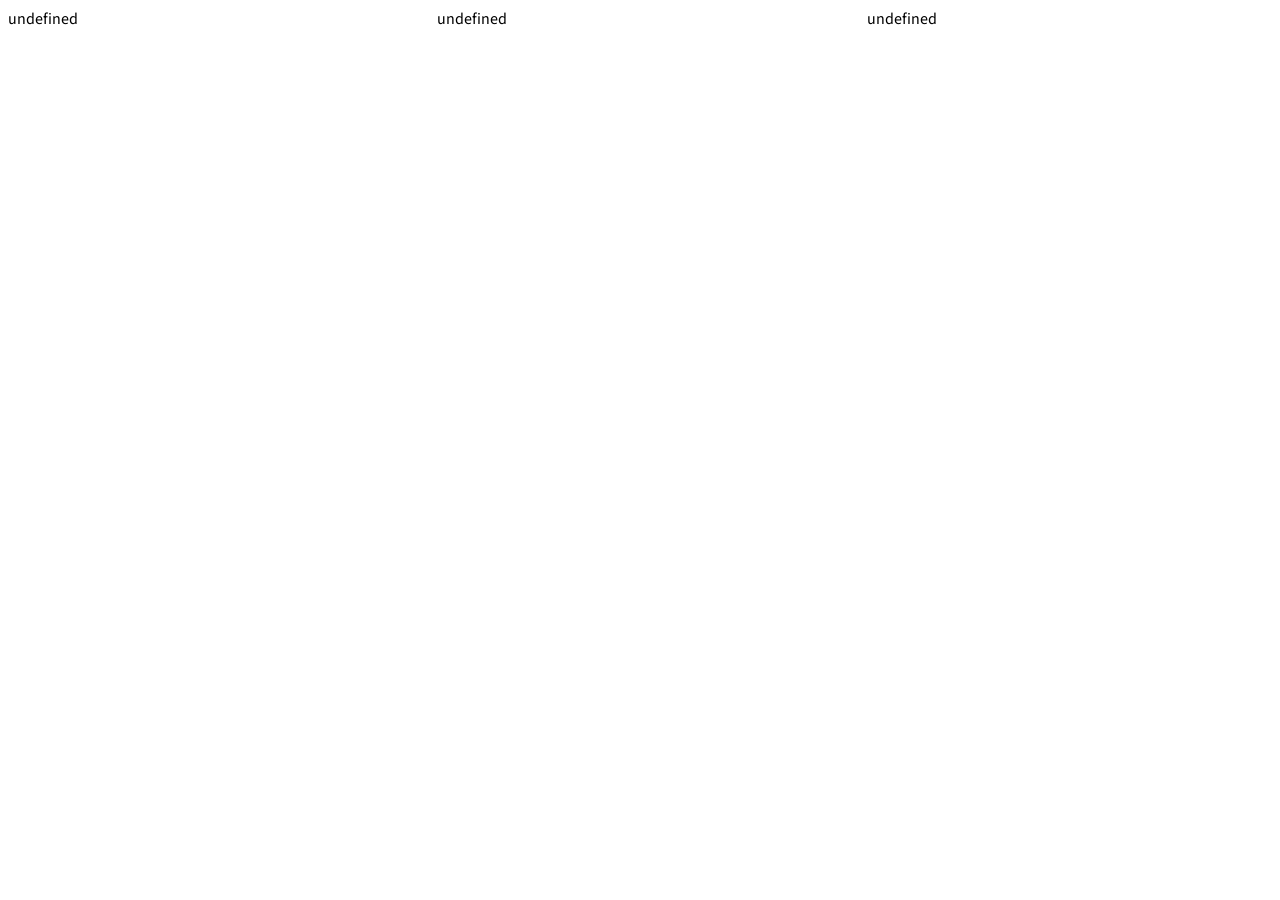
==== 04-oop-basic-intro-to-dom/1-column-chart/index.html @ 6be47816 "Added task ColumnChart компонент" ====
<!DOCTYPE html>
<html lang="en">
  <head>
    <meta charset="UTF-8" />
    <title>ColumnChart</title>
    <link rel="stylesheet" type="text/css" href="style.css" />
  </head>

  <body>
    <div class="dashboard__charts">
      <div id="orders" class="dashboard__chart_orders"></div>
      <div id="sales" class="dashboard__chart_sales"></div>
      <div id="customers" class="dashboard__chart_customers"></div>
    </div>

    <script type="module">
      import ColumnChart from './index.js';

      const ordersData = [];
      const salesData = [ 30, 40, 20, 80, 35, 15 ];
      const customersData = [ 100, 90, 80, 35, 90, 25 ];

      const ordersChart = new ColumnChart({
        data: ordersData,
        label: 'orders',
        value: 344,
        link: '#'
      });

      const salesChart = new ColumnChart({
        data: salesData,
        label: 'sales',
        value: 243437,
        formatHeading: data => `$${data}`
      });

      const customersChart = new ColumnChart({
        data: customersData,
        label: 'customers',
        value: 321
      });

      orders.append(ordersChart.element);
      sales.append(salesChart.element);
      customers.append(customersChart.element);
    </script>
  </body>
</html>
---- 04-oop-basic-intro-to-dom/1-column-chart/style.css ----
/* Component styles */
@import url('https://fonts.googleapis.com/css?family=Source+Sans+Pro&display=swap');

body {
  font-family: 'Source Sans Pro', sans-serif;
}

:root {
  --blue: #109cf1;
  --dark-blue: #334d6e;
  --light-blue: #cfebfc;
  --middle-blue: #9fd7f9;
  --yellow: #ffb946;
  --red: #f7685b;
  --green: #2ed47a;
  --purple: #885af8;
  --black: #192a3e;
  --table-black: #323c47;
  --table-grey: #707683;
  --grey: #90a0b7;
  --grey-light: #c2cfe0;
  --grey-extra-light: #eff1f4;
  --grey-skeleton: #f5f6f8;
  --grey-middle: #e0e4eb;
  --white: #ffffff;
}

.dashboard__charts {
  display: grid;
  grid-template-columns: 1fr 1fr 1fr;
  grid-gap: 24px;
  --chart-height: 50;
}

.dashboard__chart_orders {
  --chart-column-color: var(--yellow);
}

.dashboard__chart_sales {
  --chart-column-color: var(--green);
}

.dashboard__chart_customers {
  --chart-column-color: var(--purple);
}

/* ColumnChart styles */
.column-chart__chart {
  width: 100%;
  height: calc(var(--chart-height) * 1px);
  display: flex;
  flex-direction: row;
  justify-content: space-between;
  align-items: flex-end;
}

.column-chart__chart div {
  height: calc(var(--value) * 1px);
  background-color: var(--chart-column-color);
  min-width: 1px;
  flex-grow: 1;
  margin: 0 0 0 1px;
  cursor: pointer;
}

.column-chart__chart div:first-child {
  margin: 0;
}

.column-chart__chart div.is-hovered {
  opacity: 1;
}

.column-chart__chart.has-hovered div:not(.is-hovered) {
  opacity: 0.5;
}

.column-chart__container {
  max-width: 100%;
  position: relative;
}

.column-chart {
  padding: 16px 26px 24px;
  background: var(--white);
  box-shadow: 0 6px 18px rgba(0, 0, 0, 0.06);
  border-radius: 4px;
  border-left: 2px solid var(--chart-column-color);
  position: relative;
}

.column-chart__title {
  font-size: 16px;
  line-height: 20px;
  color: var(--grey);
  display: flex;
  flex-direction: row;
  justify-content: space-between;
  margin-bottom: 8px;
}

.column-chart__link {
  color: var(--blue);
  text-decoration: none;
}

.column-chart__header {
  font-weight: 600;
  font-size: 28px;
  line-height: 35px;
  color: var(--dark-blue);
  margin-bottom: 28px;
  position: relative;
}

.column-chart_loading .column-chart__header,
.column-chart_loading .column-chart__chart {
  display: none;
}

.column-chart_loading .column-chart__container {
  height: 113px;
}

.column-chart_loading .column-chart__container:before {
  content: "";
  position: absolute;
  top: 0;
  left: 0;
  width: 100%;
  height: 113px;
  background: url("charts-skeleton.svg") center no-repeat;
  background-size: cover;
  display: block;
}
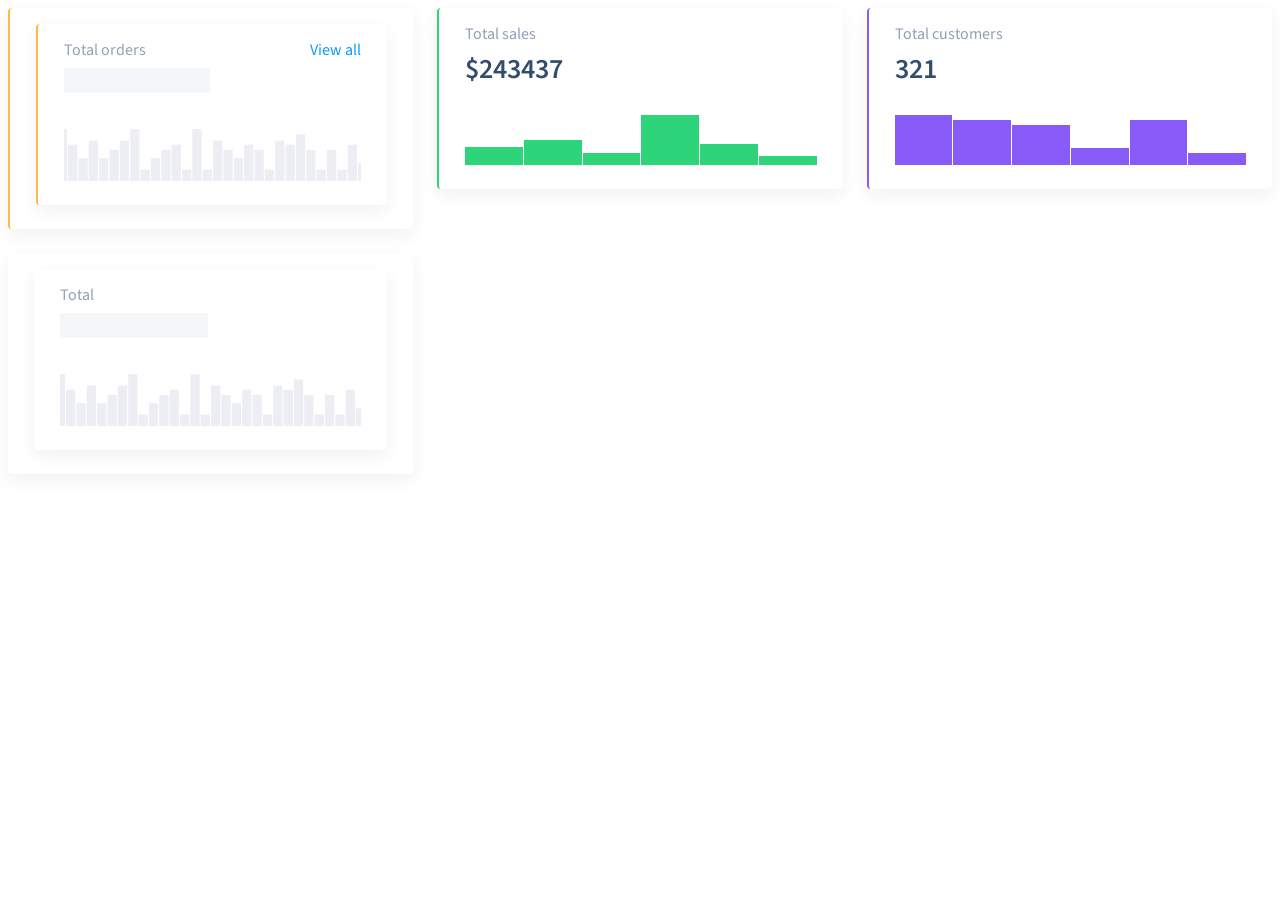
==== commit 6e3e8b7b: "решены задачи из блока 4" ====
--- a/04-oop-basic-intro-to-dom/1-column-chart/index.html
+++ b/04-oop-basic-intro-to-dom/1-column-chart/index.html
@@ -11,6 +11,7 @@
       <div id="orders" class="dashboard__chart_orders"></div>
       <div id="sales" class="dashboard__chart_sales"></div>
       <div id="customers" class="dashboard__chart_customers"></div>
+      <div id="dummy" class="dashboard__chart_dummy"></div>
     </div>
 
     <script type="module">
@@ -40,9 +41,13 @@
         value: 321
       });
 
+      const dummyChart = new ColumnChart();
+
       orders.append(ordersChart.element);
       sales.append(salesChart.element);
       customers.append(customersChart.element);
+      dummy.append(dummyChart.element);
+
     </script>
   </body>
 </html>
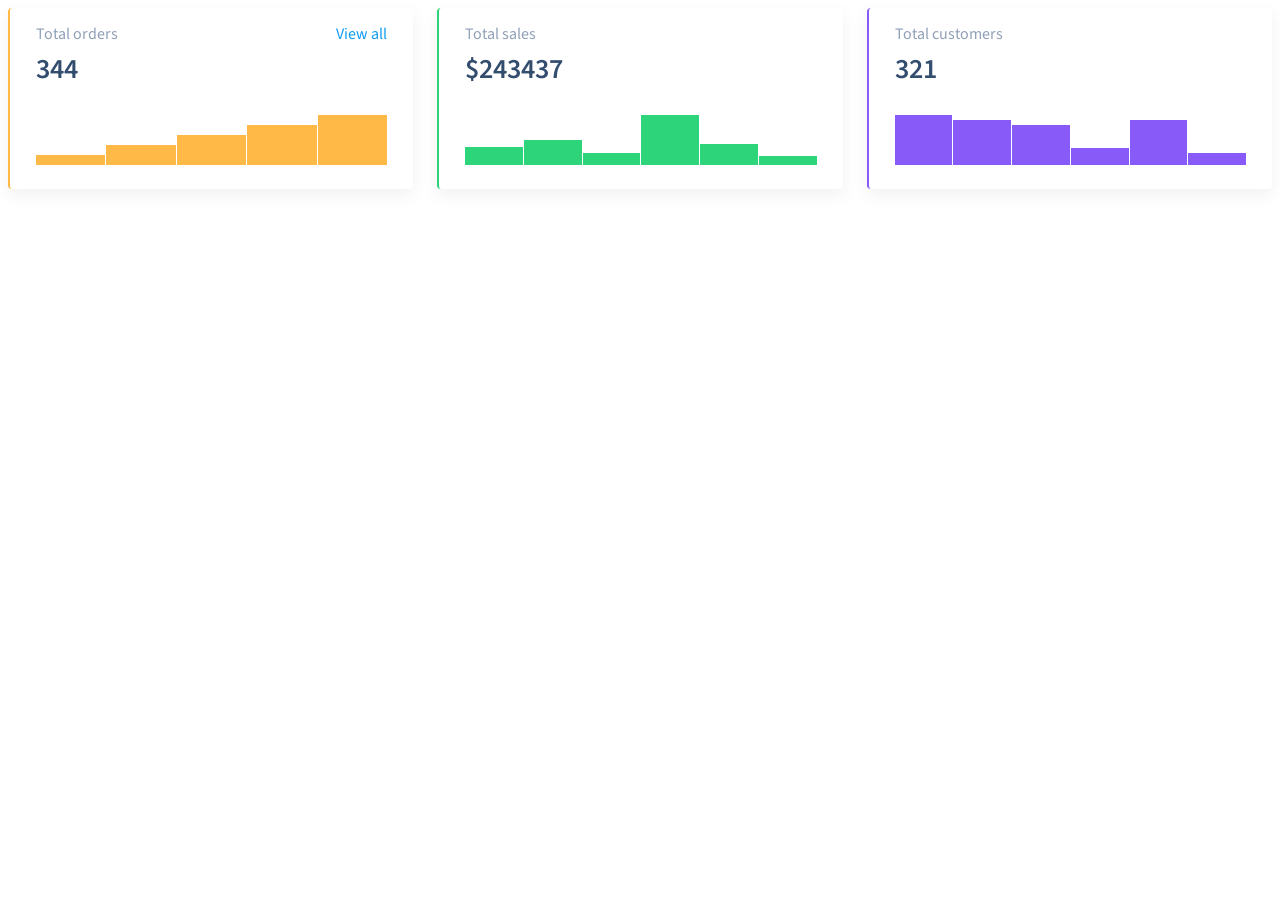
==== commit 796f66e8: "доработан код задачи из блока 4" ====
--- a/04-oop-basic-intro-to-dom/1-column-chart/index.html
+++ b/04-oop-basic-intro-to-dom/1-column-chart/index.html
@@ -11,7 +11,6 @@
       <div id="orders" class="dashboard__chart_orders"></div>
       <div id="sales" class="dashboard__chart_sales"></div>
       <div id="customers" class="dashboard__chart_customers"></div>
-      <div id="dummy" class="dashboard__chart_dummy"></div>
     </div>
 
     <script type="module">
@@ -41,12 +40,13 @@
         value: 321
       });
 
-      const dummyChart = new ColumnChart();
 
       orders.append(ordersChart.element);
       sales.append(salesChart.element);
       customers.append(customersChart.element);
-      dummy.append(dummyChart.element);
+
+      setTimeout(() => ordersChart.update([100, 200, 300, 400, 500]), 1000);
+
 
     </script>
   </body>
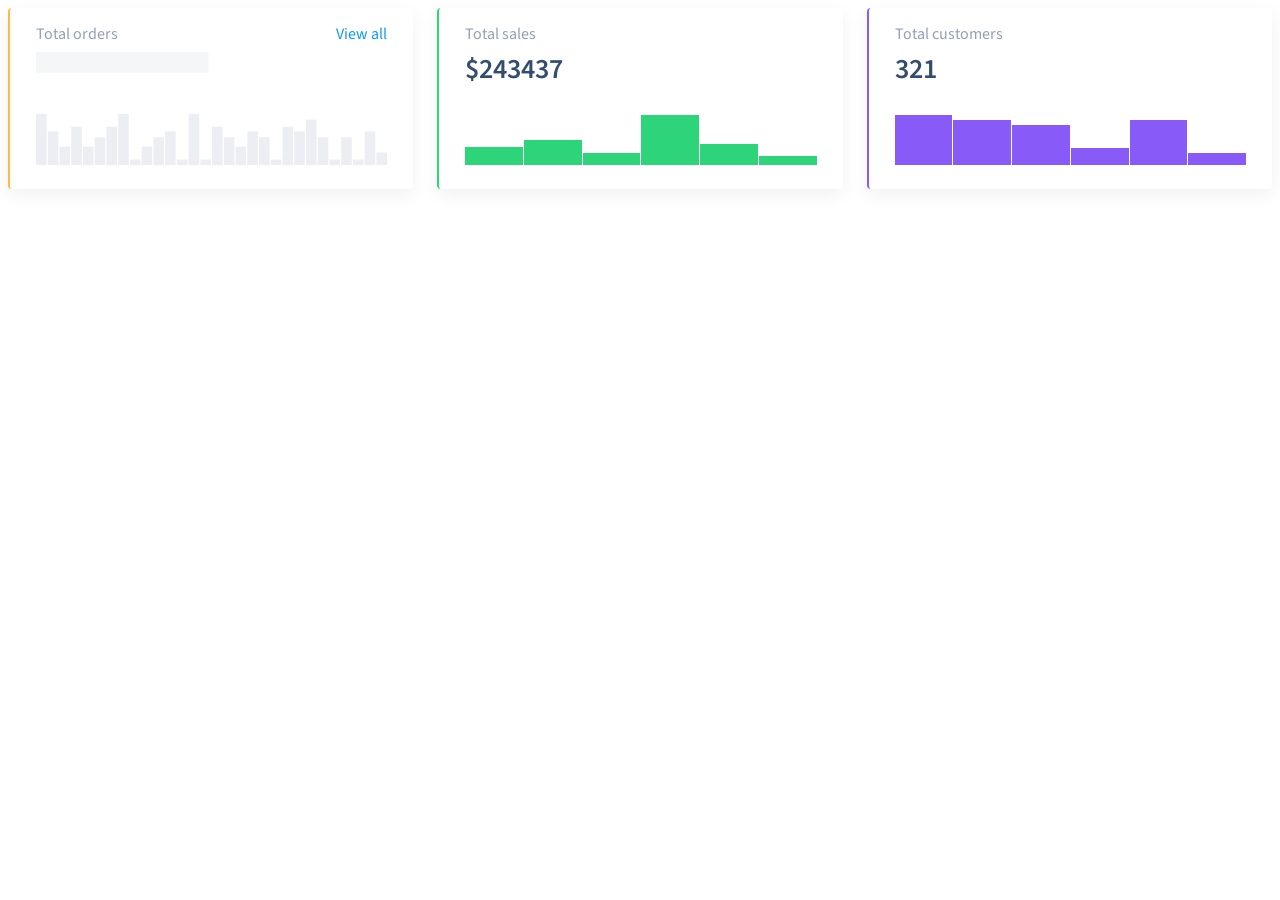
==== commit 3f7956cf: "доработан код задачи из блока 4" ====
--- a/04-oop-basic-intro-to-dom/1-column-chart/index.html
+++ b/04-oop-basic-intro-to-dom/1-column-chart/index.html
@@ -45,8 +45,7 @@
       sales.append(salesChart.element);
       customers.append(customersChart.element);
 
-      setTimeout(() => ordersChart.update([100, 200, 300, 400, 500]), 1000);
-
+      setTimeout(() => ordersChart.update([100, 200, 300, 400, 500]), 3000);
 
     </script>
   </body>
